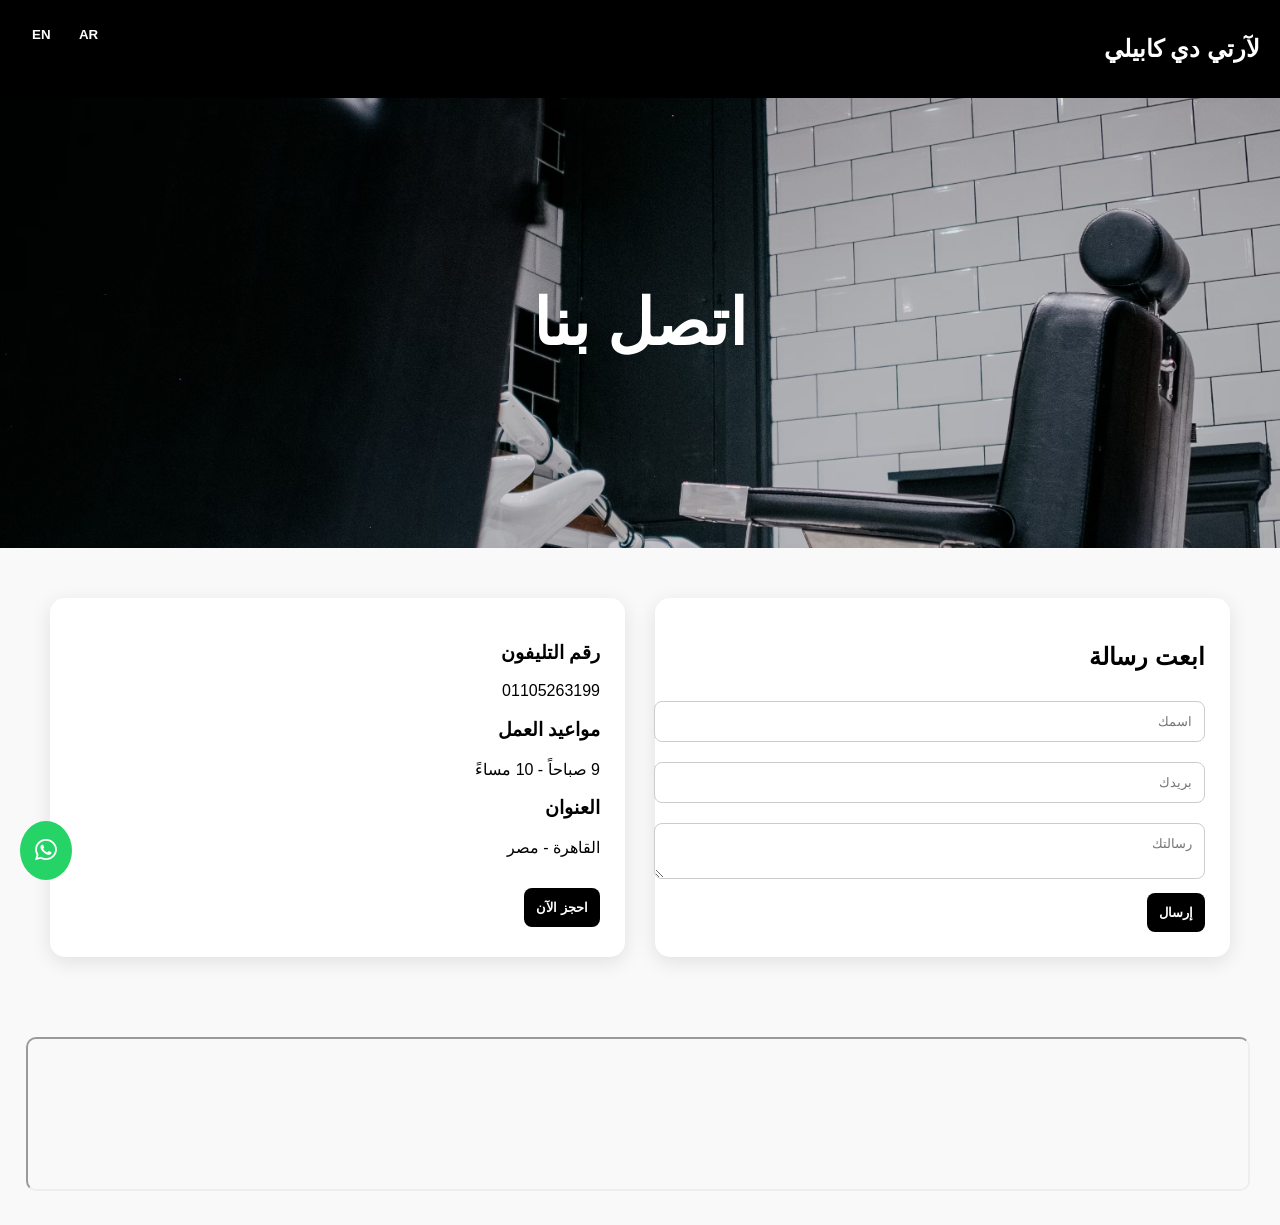
==== kontakt.html @ e8fa8184 "Add files via upload" ====
<!DOCTYPE html>
<html lang="ar" dir="rtl">
<head>
<meta charset="UTF-8">
<meta name="viewport" content="width=device-width, initial-scale=1.0">

<link rel="stylesheet" href="https://cdnjs.cloudflare.com/ajax/libs/font-awesome/6.4.0/css/all.min.css">

<title data-en="Contact Us">اتصل بنا</title>

<style>

/* ===== RESET ===== */
body{
margin:0;
font-family: 'Roboto', sans-serif;
background:#f9f9f9;
}

/* ===== HEADER ===== */
header{
display:flex;
justify-content:space-between;
padding:15px 20px;
background:black;
color:white;
}

/* ===== HERO ===== */
.hero{
height:50vh;
background:url('bilder/leistungen_bild1.avif') center/cover;
display:flex;
align-items:center;
justify-content:center;
color:white;
font-size:2rem;
}

/* ===== CONTACT ===== */
.contact-container{
display:grid;
grid-template-columns:repeat(auto-fit,minmax(300px,1fr));
gap:30px;
padding:50px;
}

/* كروت */
.card{
background:white;
padding:25px;
border-radius:15px;
box-shadow:0 5px 20px rgba(0,0,0,0.1);
}

/* الفورم */
input, textarea{
width:100%;
padding:12px;
margin:10px 0;
border:1px solid #ccc;
border-radius:8px;
}

button{
background:black;
color:rgb(253, 253, 253);
padding:12px;
border:none;
border-radius:8px;
cursor:pointer;
font-weight:bold;
}

/* معلومات */
.info-box h3{
color:black;
}

/* خريطة */
iframe{
width:100%;
border-radius:10px;
}

/* واتساب */
.whatsapp{
position:fixed;
bottom:20px;
left:20px;
background:#25D366;
color:white;
padding:15px;
border-radius:50%;
font-size:25px;
}

</style>

</head>

<body>

<header>
<h2 data-en="L’Arte dei Capelli">لآرتي دي كابيلي</h2>

<div>
<button onclick="switchLanguage('ar')">AR</button>
<button onclick="switchLanguage('en')">EN</button>
</div>
</header>

<!-- HERO -->
<div class="hero">
<h1 data-en="Contact Us">اتصل بنا</h1>
</div>

<!-- CONTACT -->
<section class="contact-container">

<!-- الفورم -->
<div class="card">
<h2 data-en="Send Message">ابعت رسالة</h2>

<input type="text" id="name" placeholder="اسمك">
<input type="email" id="email" placeholder="بريدك">
<textarea id="msg" placeholder="رسالتك"></textarea>

<button onclick="sendMessage()">إرسال</button>
</div>

<!-- معلومات -->
<div class="card info-box">

<h3 data-en="Phone">رقم التليفون</h3>
<p>01105263199</p>

<h3 data-en="Working Hours">مواعيد العمل</h3>
<p>9 صباحاً - 10 مساءً</p>

<h3 data-en="Address">العنوان</h3>
<p>القاهرة - مصر</p>

<button onclick="bookNow()" style="margin-top:15px;">
احجز الآن
</button>

</div>

</section>

<!-- MAP -->
<div style="padding:30px;">
<iframe src="https://maps.google.com/maps?q=cairo&t=&z=13&ie=UTF8&iwloc=&output=embed"></iframe>
</div>

<!-- WHATSAPP -->
<a href="https://wa.me/201105263199" class="whatsapp">
<i class="fab fa-whatsapp"></i>
</a>

<script>

/* ===== LANGUAGE ===== */
function switchLanguage(lang){
document.documentElement.lang=lang;
document.documentElement.dir=lang==='ar'?'rtl':'ltr';

document.querySelectorAll('[data-en]').forEach(el=>{
if(!el.dataset.ar) el.dataset.ar=el.innerHTML;
el.innerHTML=lang==='en'?el.dataset.en:el.dataset.ar;
});
}

/* ===== SEND MESSAGE ===== */
function sendMessage(){
let name=document.getElementById('name').value;
let msg=document.getElementById('msg').value;

let text=`الاسم: ${name} - الرسالة: ${msg}`;
window.open(`https://wa.me/201105263199?text=${encodeURIComponent(text)}`);
}

/* ===== BOOK ===== */
function bookNow(){
window.open(`https://wa.me/201105263199?text=عايز احجز موعد`);
}

</script>

</body>
</html>
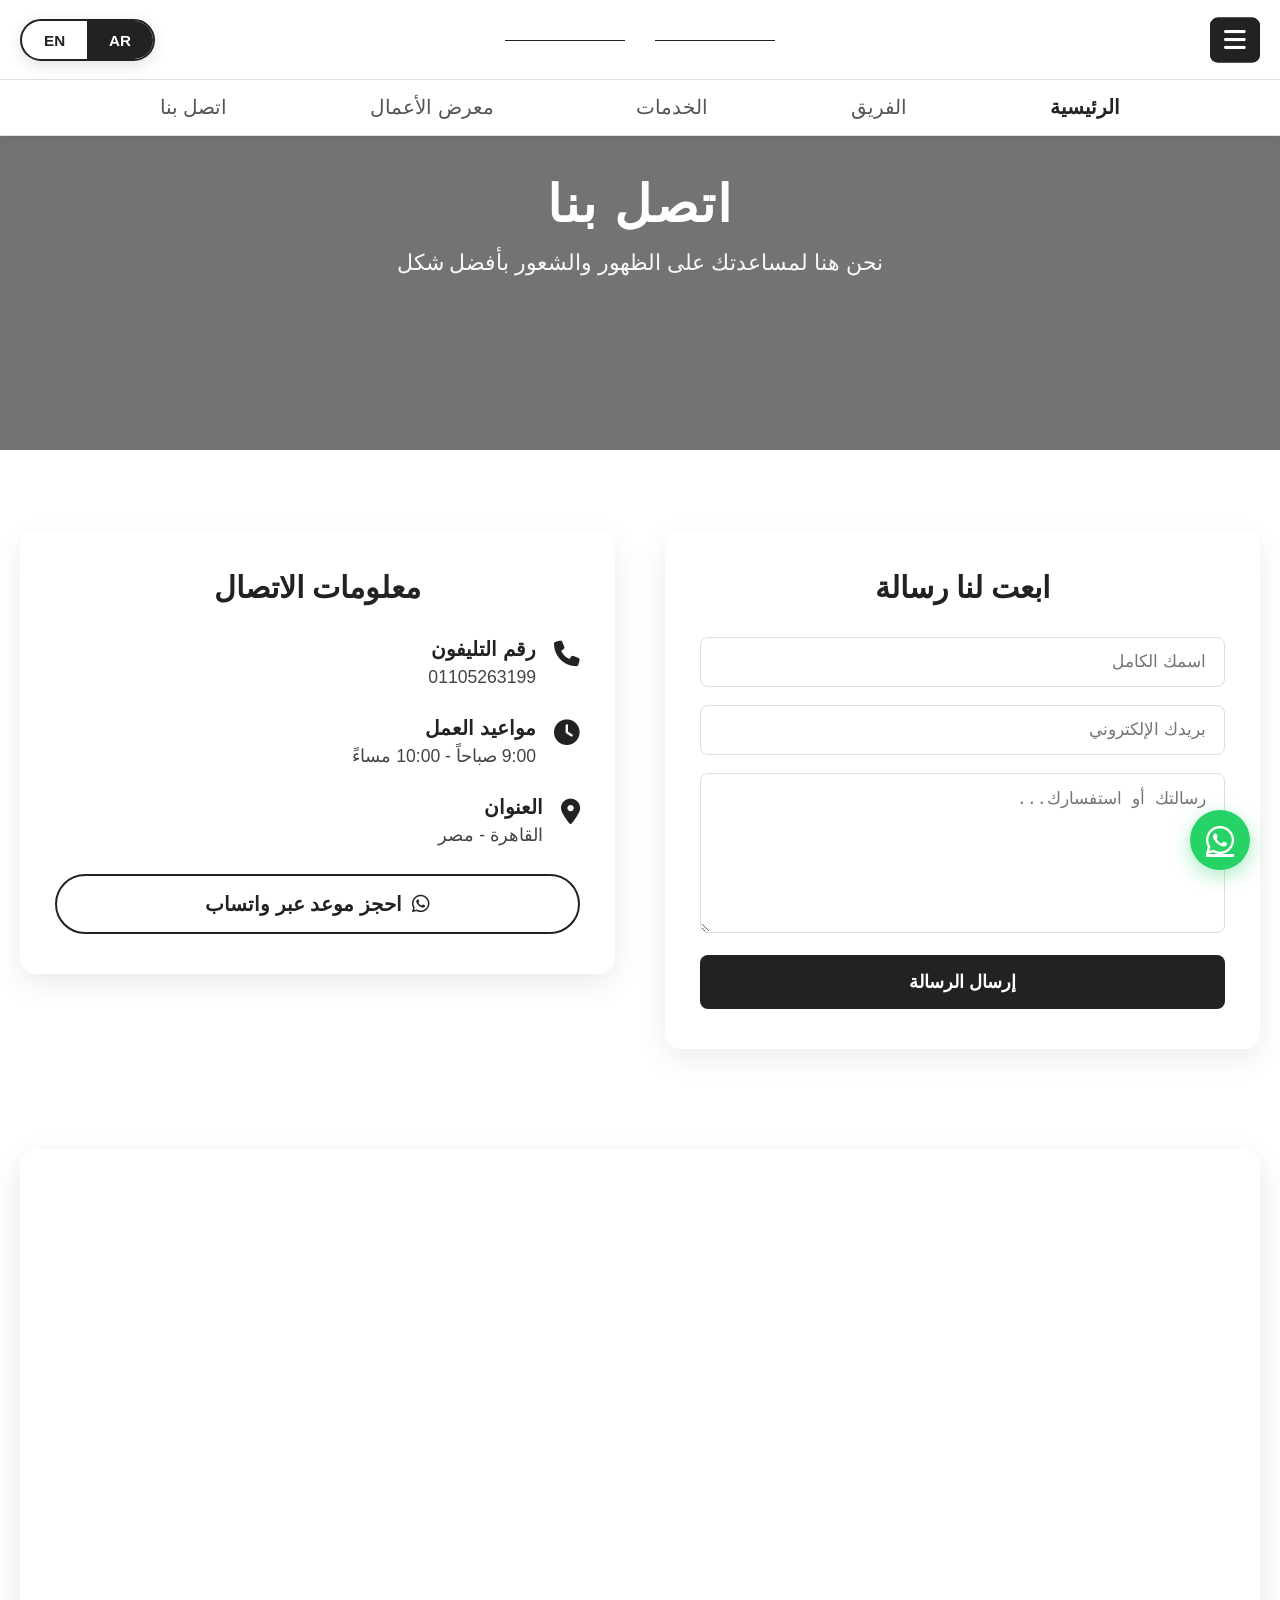
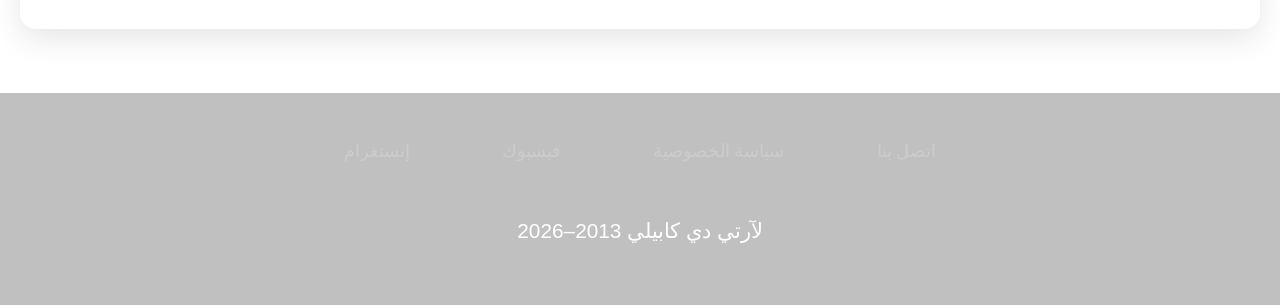
==== commit cc1cba3b: "Refactor kontakt.html for improved structure and styling" ====
--- a/kontakt.html
+++ b/kontakt.html
@@ -1,191 +1,187 @@
 <!DOCTYPE html>
 <html lang="ar" dir="rtl">
 <head>
-<meta charset="UTF-8">
-<meta name="viewport" content="width=device-width, initial-scale=1.0">
+    <meta charset="UTF-8">
+    <meta name="viewport" content="width=device-width, initial-scale=1.0">
+    
+    <link rel="stylesheet" href="https://cdnjs.cloudflare.com/ajax/libs/font-awesome/6.4.0/css/all.min.css">
+    <link rel="stylesheet" href="styles.css">
+    
+    <title>اتصل بنا | L’Arte dei Capelli</title>
+</head>
+<body>
 
-<link rel="stylesheet" href="https://cdnjs.cloudflare.com/ajax/libs/font-awesome/6.4.0/css/all.min.css">
+<header> 
+    <div class="header-container">
+        <!-- اللوجو -->
+        <div class="logo">
+            <h2><span class="brand-name"></span></h2>
+            <h3><a href="index.html" data-en="frezar" data-ar="فريزر"></a></h3>
+        </div>
 
-<title data-en="Contact Us">اتصل بنا</title>
+        <!-- الجزء اليميني: اللغة + الموبايل مينيو -->
+        <div class="header-right">
+            <div class="language-switcher">
+                <button onclick="switchLanguage('ar')" id="btn-ar" class="active">AR</button>
+                <button onclick="switchLanguage('en')" id="btn-en">EN</button>
+            </div>
 
-<style>
+            <!-- Mobile Menu Medium -->
+            <details class="mobile-menu medium"> 
+                <summary> 
+                    <i class="fa-solid fa-bars"></i> 
+                    <i class="fa-solid fa-xmark"></i> 
+                </summary> 
+                <ul> 
+                    <li><a href="index.html" data-en="Home" data-ar="الرئيسية">الرئيسية</a></li> 
+                    <li><a href="team.html" data-en="Team" data-ar="الفريق">الفريق</a></li> 
+                    <li><a href="leistungen.html" data-en="Services" data-ar="الخدمات">الخدمات</a></li> 
+                    <li><a href="portfolio.html" data-en="Portfolio" data-ar="معرض الأعمال">معرض الأعمال</a></li> 
+                    <li><a href="kontakt.html" data-en="Contact Us" data-ar="اتصل بنا">اتصل بنا</a></li> 
+                </ul> 
+            </details> 
 
-/* ===== RESET ===== */
-body{
-margin:0;
-font-family: 'Roboto', sans-serif;
-background:#f9f9f9;
+            <!-- Mobile Menu Small -->
+            <details class="mobile-menu small"> 
+                <summary class="toggle-button"> 
+                    <span class="toggle-text open"><i class="fa-solid fa-bars"></i></span>
+                    <span class="toggle-text close"><i class="fa-solid fa-xmark"></i> </span>
+                </summary> 
+                <ul> 
+                    <li><a href="index.html" data-en="Home" data-ar="الرئيسية">الرئيسية</a></li> 
+                    <li><a href="team.html" data-en="Team" data-ar="الفريق">الفريق</a></li> 
+                    <li><a href="leistungen.html" data-en="Services" data-ar="الخدمات">الخدمات</a></li> 
+                    <li><a href="portfolio.html" data-en="Portfolio" data-ar="معرض الأعمال">معرض الأعمال</a></li> 
+                    <li><a href="kontakt.html" data-en="Contact Us" data-ar="اتصل بنا">اتصل بنا</a></li> 
+                </ul> 
+            </details>
+        </div>
+    </div>
+</header>
+
+<!-- قائمة الكمبيوتر -->
+<nav class="desktop-menu">
+    <ul>
+        <li><a href="index.html" data-en="Home" data-ar="الرئيسية">الرئيسية</a></li>
+        <li><a href="team.html" data-en="Team" data-ar="الفريق">الفريق</a></li>
+        <li><a href="leistungen.html" data-en="Services" data-ar="الخدمات">الخدمات</a></li>
+        <li><a href="portfolio.html" data-en="Portfolio" data-ar="معرض الأعمال">معرض الأعمال</a></li>
+        <li><a href="kontakt.html" data-en="Contact Us" data-ar="اتصل بنا">اتصل بنا</a></li>
+    </ul>
+</nav>
+
+<main>
+    <!-- Hero -->
+    <div class="hero contact-hero">
+        <h1 data-en="Contact Us">اتصل بنا</h1>
+        <p data-en="We are here to help you look and feel your best">نحن هنا لمساعدتك على الظهور والشعور بأفضل شكل</p>
+    </div>
+
+    <section class="contact-section">
+        <div class="contact-container">
+
+            <!-- الفورم -->
+            <div class="contact-card form-card">
+                <h2 data-en="Send us a Message">ابعت لنا رسالة</h2>
+                
+                <input type="text" id="name" placeholder="اسمك الكامل" required>
+                <input type="email" id="email" placeholder="بريدك الإلكتروني" required>
+                <textarea id="msg" rows="6" placeholder="رسالتك أو استفسارك..." required></textarea>
+                
+                <button onclick="sendMessage()" class="send-btn">إرسال الرسالة</button>
+            </div>
+
+            <!-- معلومات الاتصال -->
+            <div class="contact-card info-card">
+                <h2 data-en="Contact Information">معلومات الاتصال</h2>
+                
+                <div class="info-item">
+                    <i class="fas fa-phone"></i>
+                    <div>
+                        <h3 data-en="Phone">رقم التليفون</h3>
+                        <p><a href="tel:01105263199">01105263199</a></p>
+                    </div>
+                </div>
+
+                <div class="info-item">
+                    <i class="fas fa-clock"></i>
+                    <div>
+                        <h3 data-en="Working Hours">مواعيد العمل</h3>
+                        <p>9:00 صباحاً - 10:00 مساءً</p>
+                    </div>
+                </div>
+
+                <div class="info-item">
+                    <i class="fas fa-map-marker-alt"></i>
+                    <div>
+                        <h3 data-en="Address">العنوان</h3>
+                        <p>القاهرة - مصر</p>
+                    </div>
+                </div>
+
+                <button onclick="bookNow()" class="booking-btn">
+                    <i class="fab fa-whatsapp"></i> احجز موعد عبر واتساب
+                </button>
+            </div>
+        </div>
+    </section>
+
+    <!-- خريطة -->
+    <div class="map-container">
+        <iframe src="https://maps.google.com/maps?q=cairo&t=&z=13&ie=UTF8&iwloc=&output=embed" 
+                width="100%" height="450" style="border:0;" allowfullscreen="" loading="lazy"></iframe>
+    </div>
+</main>
+
+<!-- زرار واتساب ثابت -->
+<a href="https://wa.me/201105263199" class="whatsapp-float" target="_blank">
+    <i class="fab fa-whatsapp"></i>
+</a>
+
+<footer>
+    <div class="footer-links">
+        <a href="kontakt.html" data-en="Contact Us">اتصل بنا</a>
+        <a href="#" data-en="Privacy Policy">سياسة الخصوصية</a>
+        <a href="#" data-en="Facebook">فيسبوك</a>
+        <a href="#" data-en="Instagram">إنستغرام</a>
+    </div>
+    <p data-en="L’Arte dei Capelli 2013–2026">لآرتي دي كابيلي 2013–2026</p>
+</footer>
+
+<script>
+// تبديل اللغة
+function switchLanguage(lang) {
+    document.documentElement.lang = lang;
+    document.documentElement.dir = lang === 'ar' ? 'rtl' : 'ltr';
+
+    document.querySelectorAll('[data-en]').forEach(el => {
+        if (!el.dataset.ar) el.dataset.ar = el.innerHTML.trim();
+        el.innerHTML = lang === 'ar' ? el.dataset.ar : el.dataset.en;
+    });
+
+    document.getElementById('btn-ar').classList.toggle('active', lang === 'ar');
+    document.getElementById('btn-en').classList.toggle('active', lang === 'en');
 }
 
-/* ===== HEADER ===== */
-header{
-display:flex;
-justify-content:space-between;
-padding:15px 20px;
-background:black;
-color:white;
+// إرسال الرسالة عبر واتساب
+function sendMessage() {
+    const name = document.getElementById('name').value.trim();
+    const email = document.getElementById('email').value.trim();
+    const msg = document.getElementById('msg').value.trim();
+
+    if (!name || !msg) {
+        alert("يرجى ملء الاسم والرسالة على الأقل");
+        return;
+    }
+
+    const text = `اسمي: ${name}%0Aالإيميل: ${email}%0Aالرسالة: ${msg}`;
+    window.open(`https://wa.me/201105263199?text=${text}`, '_blank');
 }
 
-/* ===== HERO ===== */
-.hero{
-height:50vh;
-background:url('bilder/leistungen_bild1.avif') center/cover;
-display:flex;
-align-items:center;
-justify-content:center;
-color:white;
-font-size:2rem;
+// حجز موعد
+function bookNow() {
+    window.open(`https://wa.me/201105263199?text=عايز%20احجز%20موعد%20في%20صالون%20L’Arte%20dei%20Capelli`, '_blank');
 }
-
-/* ===== CONTACT ===== */
-.contact-container{
-display:grid;
-grid-template-columns:repeat(auto-fit,minmax(300px,1fr));
-gap:30px;
-padding:50px;
-}
-
-/* كروت */
-.card{
-background:white;
-padding:25px;
-border-radius:15px;
-box-shadow:0 5px 20px rgba(0,0,0,0.1);
-}
-
-/* الفورم */
-input, textarea{
-width:100%;
-padding:12px;
-margin:10px 0;
-border:1px solid #ccc;
-border-radius:8px;
-}
-
-button{
-background:black;
-color:rgb(253, 253, 253);
-padding:12px;
-border:none;
-border-radius:8px;
-cursor:pointer;
-font-weight:bold;
-}
-
-/* معلومات */
-.info-box h3{
-color:black;
-}
-
-/* خريطة */
-iframe{
-width:100%;
-border-radius:10px;
-}
-
-/* واتساب */
-.whatsapp{
-position:fixed;
-bottom:20px;
-left:20px;
-background:#25D366;
-color:white;
-padding:15px;
-border-radius:50%;
-font-size:25px;
-}
-
-</style>
-
-</head>
-
-<body>
-
-<header>
-<h2 data-en="L’Arte dei Capelli">لآرتي دي كابيلي</h2>
-
-<div>
-<button onclick="switchLanguage('ar')">AR</button>
-<button onclick="switchLanguage('en')">EN</button>
-</div>
-</header>
-
-<!-- HERO -->
-<div class="hero">
-<h1 data-en="Contact Us">اتصل بنا</h1>
-</div>
-
-<!-- CONTACT -->
-<section class="contact-container">
-
-<!-- الفورم -->
-<div class="card">
-<h2 data-en="Send Message">ابعت رسالة</h2>
-
-<input type="text" id="name" placeholder="اسمك">
-<input type="email" id="email" placeholder="بريدك">
-<textarea id="msg" placeholder="رسالتك"></textarea>
-
-<button onclick="sendMessage()">إرسال</button>
-</div>
-
-<!-- معلومات -->
-<div class="card info-box">
-
-<h3 data-en="Phone">رقم التليفون</h3>
-<p>01105263199</p>
-
-<h3 data-en="Working Hours">مواعيد العمل</h3>
-<p>9 صباحاً - 10 مساءً</p>
-
-<h3 data-en="Address">العنوان</h3>
-<p>القاهرة - مصر</p>
-
-<button onclick="bookNow()" style="margin-top:15px;">
-احجز الآن
-</button>
-
-</div>
-
-</section>
-
-<!-- MAP -->
-<div style="padding:30px;">
-<iframe src="https://maps.google.com/maps?q=cairo&t=&z=13&ie=UTF8&iwloc=&output=embed"></iframe>
-</div>
-
-<!-- WHATSAPP -->
-<a href="https://wa.me/201105263199" class="whatsapp">
-<i class="fab fa-whatsapp"></i>
-</a>
-
-<script>
-
-/* ===== LANGUAGE ===== */
-function switchLanguage(lang){
-document.documentElement.lang=lang;
-document.documentElement.dir=lang==='ar'?'rtl':'ltr';
-
-document.querySelectorAll('[data-en]').forEach(el=>{
-if(!el.dataset.ar) el.dataset.ar=el.innerHTML;
-el.innerHTML=lang==='en'?el.dataset.en:el.dataset.ar;
-});
-}
-
-/* ===== SEND MESSAGE ===== */
-function sendMessage(){
-let name=document.getElementById('name').value;
-let msg=document.getElementById('msg').value;
-
-let text=`الاسم: ${name} - الرسالة: ${msg}`;
-window.open(`https://wa.me/201105263199?text=${encodeURIComponent(text)}`);
-}
-
-/* ===== BOOK ===== */
-function bookNow(){
-window.open(`https://wa.me/201105263199?text=عايز احجز موعد`);
-}
-
 </script>
 
 </body>
--- a/styles.css
+++ b/styles.css
@@ -0,0 +1,1418 @@
+/* ================================================
+   styles.css - L’Arte dei Capelli
+   ستايل أبيض وأسود فاخر + تعليقات واضحة
+   ================================================ */
+
+/* ====================== RESET & GLOBAL ====================== */
+* {
+  margin: 0;
+  padding: 0;
+  box-sizing: border-box;
+}
+
+html, body {
+  overflow-x: hidden;
+  scroll-behavior: smooth;
+  font-family: 'Roboto', sans-serif;
+}
+
+/* ====================== ROOT VARIABLES ====================== */
+:root {
+  --unter-text: "Poiret One";
+  --über-text: "Roboto";
+  --black: #222222;      /* أسود فاخر */
+  --white: #ffffff;      /* أبيض */
+  --light-gray: #f8f8f8;
+  --gray: #e0e0e0;
+  --dark-gray: #555555;
+}
+/* ====================== GLOBAL BRAND COLOR ====================== */
+/* يجعل "L’Arte dei Capelli" أسود في كل الصفحات */
+h2 .brand-name,
+header h2 a,
+.logo h2 a {
+    color: #222222 !important;
+}
+
+/* ====================== LANGUAGE SWITCHER - محسن ومصغر ====================== */
+.language-switcher {
+    position: absolute;
+    top: 50%;
+    transform: translateY(-50%);
+    right: 20px;
+    display: flex;
+    background: rgba(255, 255, 255, 0.95);
+    border: 2px solid var(--black);
+    border-radius: 50px;
+    overflow: hidden;
+    box-shadow: 0 4px 15px rgba(0, 0, 0, 0.12);
+    z-index: 30;
+    backdrop-filter: blur(8px);
+    height: 42px;           /* ارتفاع أصغر */
+    padding: 0;
+}
+
+.language-switcher button {
+    padding: 0 22px;
+    font-size: 0.95rem;     /* حجم الخط أصغر */
+    font-weight: 600;
+    border: none;
+    background: transparent;
+    cursor: pointer;
+    transition: all 0.35s ease;
+    color: var(--black);
+    height: 100%;
+    display: flex;
+    align-items: center;
+    white-space: nowrap;
+}
+
+.language-switcher button:hover {
+    background: #f5f5f5;
+}
+
+.language-switcher button.active {
+    background: var(--black);
+    color: white;
+}
+
+/* تعديل للـ RTL (العربي) */
+html[dir="rtl"] .language-switcher {
+    right: auto;
+    left: 20px;
+}
+
+/* تحسين على الموبايل */
+@media (max-width: 768px) {
+    .language-switcher {
+        height: 38px;
+        right: 15px;
+    }
+    
+    .language-switcher button {
+        padding: 0 18px;
+        font-size: 0.9rem;
+    }
+}
+
+/* ====================== HEADER ====================== */
+/* الهيدر العلوي */
+header {
+  width: 100%;
+  height: 80px;
+  background-color: var(--white);
+  position: fixed;
+  top: 0;
+  left: 0;
+  z-index: 20;
+  border-bottom: 1px solid var(--gray);
+   color: #000000;
+}
+
+header h2 {
+  color: #000000;
+  display: flex;
+  font-size: 1.5rem;
+  font-weight: 500;
+  color: var(--black);
+  justify-content: center;
+  
+}
+
+header h3 {
+  color: #0c0b0b;
+  display: flex;
+  align-items: center;
+  justify-content: center;
+  font-weight: 100;
+  font-size: 1rem;
+  max-width: 400px;
+  margin: 0 auto;
+  color: var(--black);
+}
+
+header h3::before,
+header h3::after {
+  color: #0c0b0b;
+  content: "";
+  display: block;
+  width: 120px;
+  border-bottom: 1px solid var(--black);
+  margin: 0 15px;
+}
+
+/* ====================== DESKTOP MENU ====================== */
+/* القائمة العلوية للكمبيوتر */
+.desktop-menu {
+  position: fixed;
+  z-index: 15;
+  top: 80px;
+  width: 100%;
+  background: var(--white);
+  border-bottom: 1px solid var(--gray);
+  box-shadow: 0 2px 10px rgba(0,0,0,0.05);
+}
+
+.desktop-menu ul {
+  width: 1000px;
+  margin: auto;
+  list-style: none;
+  display: flex;
+  justify-content: space-between;
+}
+
+.desktop-menu ul li a {
+  display: block;
+  padding: 16px 20px;
+  text-decoration: none;
+  color: var(--dark-gray);
+  font-size: 1.22rem;
+  font-weight: 500;
+  text-transform: uppercase;
+  transition: all 0.3s ease;
+}
+
+.desktop-menu ul li a:hover,
+.desktop-menu ul li:first-child a {
+  color: var(--black);
+  font-weight: 600;
+}
+
+/* ====================== HERO 1 ====================== */
+#hero1 {
+  position: relative;
+  height: 100vh;
+  background-image: url(bilder/hero1.avif);
+  background-size: cover;
+  background-position: center;
+  display: flex;
+  flex-direction: column;
+  justify-content: center;
+  align-items: center;
+  text-align: center;
+  color: white;
+}
+
+#hero1::before {
+  content: '';
+  position: absolute;
+  inset: 0;
+  background: rgba(0, 0, 0, 0.58);
+  z-index: 1;
+}
+
+#hero1 > * {
+  position: relative;
+  z-index: 2;
+}
+
+#hero1 h2 {
+  font-size: 3.2rem;
+  font-weight: 400;
+  letter-spacing: 3px;
+  margin-bottom: 0.8rem;
+}
+
+#hero1 p {
+  font-family: var(--unter-text);
+  font-size: 1.65rem;
+  margin-bottom: 2.5rem;
+  opacity: 0.95;
+}
+
+#hero1 button {
+  font-size: 1.25rem;
+  font-weight: bold;
+  background-color: white;
+  color: var(--black);
+  padding: 16px 42px;
+  border-radius: 50px;
+  border: 2px solid white;
+  transition: all 0.4s ease;
+}
+
+#hero1 button:hover {
+  background-color: var(--black);
+  color: white;
+  transform: scale(1.06);
+}
+
+.scroll-down {
+  font-size: 2.2rem;
+  color: rgba(255,255,255,0.8);
+  animation: bounce 2s infinite;
+  margin-top: 2rem;
+}
+
+
+/* ================================================
+   CSS خاص بصفحة الفريق (team.html)
+   ================================================ */
+
+/* ====================== ABOUT US SECTION ====================== */
+/* قسم "فريقنا" الرئيسي */
+.about-us {
+  padding: 180px 20px 100px;
+  max-width: 1500px;
+  margin: 0 auto;
+  background: linear-gradient(to right, #f8f8f8, #f0f0f0);
+}
+
+.about-us h2 {
+  font-size: 2.6rem;
+  text-align: center;
+  margin-bottom: 1.5rem;
+  color: var(--black);
+}
+
+.about-us hr {
+  width: 120px;
+  height: 3px;
+  background-color: var(--black);
+  border: none;
+  margin: 0 auto 2.5rem;
+}
+
+.about-us > p {
+  max-width: 900px;
+  margin: 0 auto 4rem;
+  text-align: center;
+  font-size: 1.25rem;
+  line-height: 1.8;
+  color: #444;
+}
+
+/* ====================== TEAM GRID ====================== */
+/* شبكة أعضاء الفريق */
+.team-grid {
+  display: grid;
+  gap: 2rem;
+  grid-template-columns: repeat(auto-fit, minmax(280px, 1fr));
+  max-width: 1400px;
+  margin: 0 auto;
+}
+
+.team-grid article {
+  background-color: white;
+  padding: 25px 20px;
+  border-radius: 12px;
+  box-shadow: 0 8px 25px rgba(0, 0, 0, 0.08);
+  text-align: center;
+  transition: all 0.4s ease;
+}
+
+.team-grid article:hover {
+  transform: translateY(-12px);
+  box-shadow: 0 15px 35px rgba(0, 0, 0, 0.12);
+}
+
+.team-grid img {
+  width: 100%;
+  height: 320px;
+  object-fit: cover;
+  border-radius: 10px;
+  margin-bottom: 1.2rem;
+  transition: transform 0.5s ease;
+}
+
+.team-grid article:hover img {
+  transform: scale(1.05);
+}
+
+.team-grid h3 {
+  font-size: 1.55rem;
+  margin: 0.8rem 0 1rem;
+  color: var(--black);
+  font-weight: 500;
+}
+
+.team-grid ul {
+  list-style: none;
+  padding: 0;
+  text-align: center;
+}
+
+.team-grid ul li {
+  padding: 8px 0;
+  font-size: 1.1rem;
+  color: #555;
+  border-top: 1px solid #eee;
+}
+
+.team-grid ul li:first-child {
+  border-top: none;
+}
+
+/* ====================== MODELS WANTED SECTION ====================== */
+.modelle {
+  max-width: 1300px;
+  margin: 5rem auto;
+  padding: 0 20px;
+  text-align: center;
+}
+
+.modelle h3 {
+  font-size: 1.8rem;
+  margin-bottom: 1.5rem;
+  color: var(--black);
+}
+
+.modelle p {
+  max-width: 850px;
+  margin: 0 auto;
+  font-size: 1.2rem;
+  line-height: 1.85;
+  color: #444;
+}
+
+/* ====================== CERTIFICATES SECTION ====================== */
+.zertifikat {
+  max-width: 1300px;
+  margin: 4rem auto;
+  padding: 0 20px;
+}
+
+.zertifikat h2 {
+  text-align: center;
+  font-size: 2.4rem;
+  margin-bottom: 3rem;
+  color: var(--black);
+}
+
+.zertifikat {
+  display: grid;
+  grid-template-columns: repeat(auto-fit, minmax(280px, 1fr));
+  gap: 20px;
+}
+
+.zertifikat img {
+  width: 100%;
+  height: auto;
+  border-radius: 10px;
+  box-shadow: 0 8px 20px rgba(0,0,0,0.1);
+  transition: transform 0.4s ease;
+}
+
+.zertifikat img:hover {
+  transform: scale(1.03);
+}
+/* ====================== MOBILE MENU - تحسين المكان والشكل ====================== */
+
+.header-container {
+    position: relative;
+    display: flex;
+    align-items: center;
+    justify-content: space-between;
+    padding: 0 20px;
+    height: 80px;
+    max-width: 1400px;
+    margin: 0 auto;
+}
+
+.logo {
+    text-align: center;
+    flex: 1;
+}
+
+/* ====================== MOBILE MENU - النسخة النهائية النظيفة ====================== */
+
+/* إخفاء الديسكتوب مينيو وإظهار الموبايل مينيو */
+@media (max-width: 1050px) {
+    .desktop-menu { 
+        display: none; 
+    }
+    
+    .mobile-menu.medium { 
+        display: block; 
+    }
+    
+    .mobile-menu.small { 
+        display: none; 
+    }
+}
+
+@media (max-width: 768px) {
+    .mobile-menu.medium { 
+        display: none; 
+    }
+    .mobile-menu.small { 
+        display: block; 
+    }
+}
+
+/* ====================== ستايل زرار الموبايل مينيو ====================== */
+.mobile-menu summary {
+    position: absolute;
+    right: 20px;
+    top: 50%;
+    transform: translateY(-50%);
+    list-style: none;
+    cursor: pointer;
+    padding: 10px 14px;
+    background: #222222;
+    color: white;
+    font-size: 1.35rem;
+    display: flex;
+    align-items: center;
+    gap: 8px;
+    border-radius: 8px;
+    z-index: 30;
+    transition: all 0.3s ease;
+}
+
+.mobile-menu summary:hover {
+    background: #111111;
+}
+
+.mobile-menu summary::-webkit-details-marker {
+    display: none;
+}
+
+/* الأيقونات */
+.mobile-menu .fa-bars,
+.mobile-menu .fa-xmark {
+    font-size: 1.55rem;
+}
+
+/* إخفاء X في البداية */
+.mobile-menu .fa-xmark {
+    display: none;
+}
+
+/* عند فتح القائمة */
+.mobile-menu[open] .fa-bars {
+    display: none;
+}
+.mobile-menu[open] .fa-xmark {
+    display: inline-block;
+}
+
+/* ====================== محتوى القائمة المنسدلة ====================== */
+.mobile-menu ul {
+    position: absolute;
+    top: 80px;
+    left: 0;
+    width: 100%;
+    background: white;
+    box-shadow: 0 10px 30px rgba(0, 0, 0, 0.25);
+    list-style: none;
+    padding: 8px 0;
+    margin: 0;
+    z-index: 999;
+    border-top: 1px solid #ddd;
+}
+
+.mobile-menu li {
+    border-bottom: 1px solid #f0f0f0;
+}
+
+.mobile-menu li:last-child {
+    border-bottom: none;
+}
+
+.mobile-menu a {
+    display: block;
+    padding: 16px 25px;
+    color: #222;
+    text-decoration: none;
+    font-size: 1.12rem;
+    font-weight: 500;
+}
+
+.mobile-menu a:hover,
+.mobile-menu a:active {
+    background: #f9f9f9;
+    color: #000;
+}
+
+/* ====================== تحسين النسخة Small ====================== */
+.mobile-menu.small .toggle-text {
+    display: flex;
+    align-items: center;
+    gap: 10px;
+}
+
+.mobile-menu.small .toggle-text.close {
+    display: none;
+}
+
+.mobile-menu.small[open] .toggle-text.open {
+    display: none;
+}
+
+.mobile-menu.small[open] .toggle-text.close {
+    display: flex;
+}
+
+@keyframes bounce {
+  0%, 100% { transform: translateY(0); }
+  50% { transform: translateY(15px); }
+}
+
+/* ====================== HERO 2 & BOXES ====================== */
+#hero2 {
+  max-width: 1500px;
+  margin: auto;
+  padding-top: 130px;
+}
+
+#hero2 h1 {
+  font-size: 2.4rem;
+  font-weight: 400;
+  text-align: center;
+  margin: 2.5rem auto 2rem;
+  color: var(--black);
+}
+
+#hero2 > hr {
+  width: 90px;
+  height: 3px;
+  margin: auto;
+  background-color: var(--black);
+  border: none;
+}
+
+#hero2 > p {
+  max-width: 900px;
+  margin: 3rem auto;
+  text-align: center;
+  font-size: 1.22rem;
+  line-height: 1.7;
+  color: #444;
+}
+
+#hero2 > p:last-child {
+  font-family: var(--unter-text);
+  font-size: 1.45rem;
+  font-weight: bold;
+  color: var(--black);
+}
+
+/* الصناديق - أبيض وأسود فاخر */
+.box {
+  display: flex;
+  background: var(--white);
+  border: 1px solid var(--gray);
+  box-shadow: 0 10px 30px rgba(0,0,0,0.08);
+  margin: 3rem 0;
+  overflow: hidden;
+  transition: transform 0.3s ease;
+}
+
+.box:hover {
+  transform: translateY(-8px);
+}
+
+.box img {
+  width: 50%;
+  object-fit: cover;
+}
+
+.box div {
+  padding: 35px 30px;
+  display: flex;
+  flex-direction: column;
+}
+
+.box h2 {
+  font-size: 1.85rem;
+  margin-bottom: 1rem;
+  color: var(--black);
+}
+
+.box hr {
+  width: 70px;
+  height: 2px;
+  background-color: #999;
+  border: none;
+  margin-bottom: 1.5rem;
+}
+
+.box p {
+  font-size: 1.22rem;
+  line-height: 1.75;
+  flex: 1;
+  color: #444;
+}
+
+.box a {
+  align-self: flex-start;
+  padding: 12px 28px;
+  background: var(--black);
+  color: white;
+  text-decoration: none;
+  font-size: 1.1rem;
+  border-radius: 4px;
+  margin-top: auto;
+  transition: 0.3s;
+}
+
+.box a:hover {
+  background: #000;
+}
+
+.boxLeft {
+  flex-direction: row-reverse;
+}
+
+/* ====================== REVIEWS SECTION ====================== */
+.bewertungen-section {
+  padding: 5rem 2rem;
+  background: linear-gradient(to left, #fceabb, #f5d274);
+}
+
+.bewertungen-section h2 {
+  text-align: center;
+  font-size: 2.2rem;
+  margin-bottom: 2.5rem;
+  color: var(--black);
+}
+
+/* ====================== FOOTER ====================== */
+/* الفوتر */
+footer {
+  background: var(--black);
+  color: white;
+  padding: 50px 20px 30px;
+  text-align: center;
+}
+
+.footer-links {
+  display: flex;
+  justify-content: center;
+  flex-wrap: wrap;
+  gap: 28px;
+  margin-bottom: 25px;
+}
+
+.footer-links a {
+  color: #ccc;
+  text-decoration: none;
+  font-size: 1.1rem;
+  transition: color 0.3s;
+}
+
+.footer-links a:hover {
+  color: white;
+}
+
+footer p {
+  color: #888;
+  font-size: 1.05rem;
+}
+
+
+.services {
+  max-width: 1300px;
+  margin: auto;
+  padding: 100px 20px;
+  text-align: center;
+}
+
+.services h2 {
+  font-size: 3rem;
+  margin-bottom: 40px;
+  color: #000;
+}
+
+.services-container {
+  display: grid;
+  grid-template-columns: repeat(auto-fit, minmax(280px, 1fr));
+  gap: 25px;
+}
+
+/* الكروت */
+.card {
+  background: #fff;
+  border-radius: 15px;
+  overflow: hidden;
+  box-shadow: 0 5px 20px rgba(0,0,0,0.1);
+  transition: 0.3s;
+  position: relative;
+}
+
+.card:hover {
+  transform: translateY(-10px);
+  box-shadow: 0 15px 30px rgba(0,0,0,0.2);
+}
+
+/* الصور */
+.card img {
+  width: 100%;
+  height: 220px;
+  object-fit: cover;
+}
+
+/* العناوين */
+.card h3 {
+  font-size: 1.5rem;
+  margin: 15px;
+  color: #111;
+}
+
+/* النص */
+.card p {
+  font-size: 1rem;
+  padding: 0 15px;
+  color: #555;
+}
+
+/* زرار */
+.card a {
+  display: block;
+  margin: 15px;
+  padding: 10px;
+  text-decoration: none;
+  background: linear-gradient(45deg, #000, #333);
+  color: rgb(248, 247, 243);
+  border-radius: 8px;
+  font-weight: bold;
+  transition: 0.3s;
+}
+
+.card a:hover {
+  background: gold;
+  color: #000;
+}
+
+
+/* -----Abschnitt Portfolio------ */
+
+.portfolio-div-fixed {
+  position: fixed;
+  max-width: 1500px;
+  width: 100%;
+  height: 100vh;
+  top: 0;
+  left: 50%;
+  transform: translateX(-50%);
+  z-index: 0;
+  overflow: hidden;
+}
+.portfolio-div-fixed img {
+  position: absolute;
+  top: 0;
+  left: 0;
+  width: 100%;
+  height: 100vh;
+  object-fit: cover;
+  opacity: 0;
+  animation: Cycle 15s infinite;
+}
+.portfolio-div-fixed img:nth-child(1) {
+  animation-delay: 0s;
+}
+.portfolio-div-fixed img:nth-child(2) {
+  animation-delay: 5s;
+}
+.portfolio-div-fixed img:nth-child(3) {
+  animation-delay: 10s;
+}
+@keyframes Cycle {
+  0% { opacity: 0; }
+  5% { opacity: 1; }
+  30% { opacity: 1; }
+  35% { opacity: 0; }
+  100% { opacity: 0; }
+}
+.portfolio-div-fixed p{
+  position: absolute;
+  width: auto;
+  height:auto;
+  padding:2px 10px 2px;
+  left: 50%;
+  transform: translateX(-50%);
+  bottom: 1rem;
+  z-index: 10;
+  font-size: 1.5rem;
+  text-decoration: none;
+  color: black;
+  border-radius: 20%;
+  animation: Pfeilzyklus 10s infinite;
+}
+@keyframes Pfeilzyklus {
+  0% { 
+    color: black;
+   }
+   50%{
+    color: white;
+   }
+  100% { color: black; }
+}
+
+#portfolio {
+  max-width: 1500px;
+  height: auto;
+  padding-top: 100vh;
+  position: relative;
+  margin: auto;
+}
+#portfolio  article{
+  width: 100%;
+  height: auto;
+  background-color: white;
+}
+#portfolio article h1{
+  width: auto;
+  font-size: 2.5rem;
+  text-align: center;
+  padding: 4rem 0 1rem;
+  font-family: var(--unter-text);
+}
+#portfolio article hr{
+  width: 100px;
+  height: 2px;
+  margin: auto;
+  background-color: silver;
+  border: none;
+}
+#portfolio article p{
+  width: 80%;
+  height: auto;
+  font-size: 1.2rem;
+  text-align: center;
+  margin: auto;
+  padding: 2rem 0 5rem;
+  font-family: var(--über-text);
+}
+#portfolio article h2{
+  font-size: 3rem;
+  font-family: var(--unter-text);
+  margin-left: 3rem;
+}
+#portfolio article div{
+  display: grid;
+  grid-template-columns: repeat(6, 1fr);
+  gap: 5px;
+  padding: 1rem;
+}
+#portfolio img {
+  width: 100%;
+  height: auto;
+  transition: all 0.3s;
+}
+#portfolio img:hover{
+  transition: all 0.5s;
+  transform:scale(1.1);
+}
+#portfolio img:nth-child(1) {
+ grid-column: 1 / 4;
+  grid-row: 1;
+}
+#portfolio img:nth-child(2) {
+  grid-column: 4 / 7; 
+  grid-row: 1;
+}
+#portfolio img:nth-child(3) {
+  grid-column: 4 / 7;
+  grid-row: 2;
+}
+#portfolio img:nth-child(4) {
+  grid-column: 1 / 4;
+  grid-row: 2;
+}
+#portfolio img:nth-child(5) {
+  grid-column: 4 / 7;
+  grid-row: 3;
+}
+#portfolio img:nth-child(6) {
+  grid-column: 1 / 4; 
+  grid-row: 3;
+}
+#portfolio img:nth-child(7) {
+  grid-column: 4 / 7;
+  grid-row: 4;
+}
+#portfolio img:nth-child(8) {
+  grid-column: 1 / 4;
+  grid-row: 4;
+}
+#portfolio  article:last-of-type p:first-of-type{
+  font-size: 2rem;
+  font-weight: 700;
+  font-family: var(--unter-text);
+  text-align: center;
+}
+
+/* -----Abschnitt Kontakt------ */
+
+/* ====================== CONTACT PAGE (kontakt.html) ====================== */
+
+.contact-hero {
+    height: 50vh;
+    min-height: 400px;
+    background-image: url('bilder/hero-contact.avif'); /* غير الصورة لو عندك صورة مناسبة */
+    background-size: cover;
+    background-position: center;
+    display: flex;
+    flex-direction: column;
+    justify-content: center;
+    align-items: center;
+    text-align: center;
+    color: white;
+    position: relative;
+}
+
+.contact-hero::before {
+    content: '';
+    position: absolute;
+    inset: 0;
+    background: rgba(0, 0, 0, 0.55);
+    z-index: 1;
+}
+
+.contact-hero h1,
+.contact-hero p {
+    position: relative;
+    z-index: 2;
+}
+
+.contact-hero h1 {
+    font-size: 3.2rem;
+    margin-bottom: 1rem;
+    letter-spacing: 2px;
+}
+
+.contact-hero p {
+    font-size: 1.35rem;
+    max-width: 700px;
+    opacity: 0.95;
+}
+
+/* ====================== CONTACT SECTION ====================== */
+.contact-section {
+    padding: 80px 20px 100px;
+    max-width: 1400px;
+    margin: 0 auto;
+}
+
+.contact-container {
+    display: grid;
+    grid-template-columns: 1fr 1fr;
+    gap: 50px;
+    align-items: start;
+}
+
+/* الكروت */
+.contact-card {
+    background: white;
+    border-radius: 16px;
+    padding: 40px 35px;
+    box-shadow: 0 10px 30px rgba(0, 0, 0, 0.08);
+}
+
+.form-card h2,
+.info-card h2 {
+    font-size: 1.9rem;
+    margin-bottom: 2rem;
+    color: var(--black);
+    text-align: center;
+}
+
+/* الفورم */
+.form-card input,
+.form-card textarea {
+    width: 100%;
+    padding: 14px 18px;
+    margin-bottom: 18px;
+    border: 1px solid #ddd;
+    border-radius: 8px;
+    font-size: 1.05rem;
+    transition: border 0.3s;
+}
+
+.form-card input:focus,
+.form-card textarea:focus {
+    outline: none;
+    border-color: #222;
+    box-shadow: 0 0 0 3px rgba(34, 34, 34, 0.1);
+}
+
+.form-card textarea {
+    resize: vertical;
+    min-height: 160px;
+}
+
+.send-btn {
+    width: 100%;
+    padding: 16px;
+    background: var(--black);
+    color: white;
+    border: none;
+    border-radius: 8px;
+    font-size: 1.15rem;
+    font-weight: 600;
+    cursor: pointer;
+    transition: all 0.3s ease;
+}
+
+.send-btn:hover {
+    background: #000;
+    transform: translateY(-2px);
+}
+
+/* معلومات الاتصال */
+.info-card .info-item {
+    display: flex;
+    gap: 18px;
+    margin-bottom: 28px;
+    align-items: flex-start;
+}
+
+.info-card .info-item i {
+    font-size: 1.6rem;
+    color: var(--black);
+    margin-top: 4px;
+}
+
+.info-card h3 {
+    font-size: 1.25rem;
+    margin-bottom: 6px;
+    color: var(--black);
+}
+
+.info-card p {
+    font-size: 1.1rem;
+    color: #444;
+}
+
+.info-card a {
+    color: inherit;
+    text-decoration: none;
+}
+
+.info-card a:hover {
+    text-decoration: underline;
+}
+
+.booking-btn {
+    width: 100%;
+    margin-top: 20px;
+    padding: 16px;
+    background: #25D366;
+    color: white;
+    border: none;
+    border-radius: 8px;
+    font-size: 1.1rem;
+    font-weight: 600;
+    cursor: pointer;
+    display: flex;
+    align-items: center;
+    justify-content: center;
+    gap: 10px;
+    transition: all 0.3s;
+}
+
+.booking-btn:hover {
+    background: #20ba5a;
+    transform: translateY(-2px);
+}
+
+/* الخريطة */
+.map-container {
+    padding: 0 20px 60px;
+    max-width: 1400px;
+    margin: 0 auto;
+}
+
+.map-container iframe {
+    width: 100%;
+    height: 480px;
+    border: none;
+    border-radius: 16px;
+    box-shadow: 0 10px 30px rgba(0, 0, 0, 0.1);
+}
+
+/* زرار واتساب العائم */
+.whatsapp-float {
+    position: fixed;
+    bottom: 30px;
+    right: 30px;
+    width: 60px;
+    height: 60px;
+    background: #25D366;
+    color: white;
+    border-radius: 50%;
+    display: flex;
+    align-items: center;
+    justify-content: center;
+    font-size: 2rem;
+    box-shadow: 0 6px 20px rgba(37, 211, 102, 0.4);
+    z-index: 999;
+    transition: all 0.3s;
+}
+
+.whatsapp-float:hover {
+    transform: scale(1.1);
+    box-shadow: 0 8px 25px rgba(37, 211, 102, 0.5);
+}
+
+/* ====================== RESPONSIVE ====================== */
+@media (max-width: 992px) {
+    .contact-container {
+        grid-template-columns: 1fr;
+        gap: 40px;
+    }
+    
+    .contact-hero h1 {
+        font-size: 2.6rem;
+    }
+}
+
+@media (max-width: 768px) {
+    .contact-section {
+        padding: 60px 15px 80px;
+    }
+    
+    .map-container iframe {
+        height: 380px;
+    }
+    
+    .contact-hero {
+        height: 40vh;
+        min-height: 320px;
+    }
+}
+
+/* ----footer element ------- */
+footer{
+  display: flex;
+  flex-direction: column;
+  background-color: silver;
+  width:100%;
+  height: auto;
+  height: auto;
+  padding-top: 1rem;
+  z-index: 8;
+  position: relative;
+}
+footer div{
+  display: flex;
+  justify-content: space-around;
+  flex-wrap: wrap;
+  gap: 1rem;
+}
+footer a{
+  font-size: 1.4rem;
+  text-transform: uppercase;
+  text-decoration: none;
+  color: #494848;
+  margin:2rem;
+}
+footer>p{
+  color: white;
+  margin: auto;
+  font-size: 1.3rem;
+  margin-bottom: 2rem;
+}
+/* -----Anpassungen für ganze Site------ */
+@media (max-width: 1050px) {
+.desktop-menu {
+  display: none;
+}
+.mobile-menu.medium {
+  display: block;
+  z-index: 888;
+}
+.mobile-menu.medium ul{
+  position: absolute;
+  top: 80px;
+  width: 100%;
+  background: linear-gradient(to bottom, rgb(103, 103, 103), rgb(39, 39, 39));
+}
+.mobile-menu.small {
+  display: none;
+}
+
+.bewertungen-grid {
+  grid-template-columns: repeat(4, 1fr);
+}
+.zertifikat {
+  grid-template-columns: repeat(4, 1fr);
+}
+.gutschein {
+  grid-template-columns: repeat(4, 1fr);
+}
+#portfolio article div{
+  grid-template-columns: repeat(4, 1fr);
+}
+ .kontakt-link {
+    grid-template-columns: repeat(4, 1fr);
+  }
+  .kontakt-link span:nth-of-type(1) { grid-column: 1 / 2; grid-row: 1; }
+  .kontakt-link span:nth-of-type(2) { grid-column: 2 / 3; grid-row: 1; }
+  .kontakt-link span:nth-of-type(3) { grid-column: 3 / 4; grid-row: 1; }
+  .kontakt-link span:nth-of-type(4) { grid-column: 4 / 5; grid-row: 1; }
+#portfolio img {
+    grid-column: auto !important;
+    grid-row: auto !important;
+    width: 100%;
+    height: auto;
+  }
+.leistungen>article{
+  display: block;
+}
+.leistungen>article p{
+  width: 100%;
+}
+.leistungen>article>div{
+  width: 100%;
+}
+.leistungen>article>img{
+  width: 50%;
+  height: auto;
+  margin:0 1rem auto 0;
+  float: right;
+}
+.gut-form form span{
+  display: block;
+}
+
+.kontakt form>span{
+  display: block;
+}
+/* #portfolio img:hover{
+  position: fixed;
+  top: 50%;
+  left: 50%;
+  max-width: 60vw;
+  transform: translate(-50%, -50%) scale(1.3);
+  z-index: 9999;
+  transition: all 0.5s ease;
+  cursor: zoom-out;
+} */
+}
+
+@media (max-width: 768px) {
+.mobile-menu.medium {
+display: none;
+}
+.mobile-menu.small {
+display: block;
+}
+#hero2 article{
+  padding: 5px;
+}
+.box{
+  display: flex;
+  flex-direction: column;
+}
+.box img{
+  width: 80%;
+  margin: auto;
+}
+.box a {
+  width: 100%;
+  position: static;
+  display: block;
+  margin: 2rem auto 0;
+  text-align: center;
+}
+.team-grid {
+  grid-template-columns: repeat(2, 1fr);
+}
+.bewertungen-grid {
+  grid-template-columns: repeat(2, 1fr);
+}
+.zertifikat {
+  grid-template-columns: repeat(2, 1fr);
+}
+#portfolio article div{
+  grid-template-columns: repeat(1, 1fr);
+}
+  .kontakt-link {
+    grid-template-columns: repeat(2, 1fr);
+  }
+  .kontakt-link span:nth-of-type(1) { grid-column: 1 / 2; grid-row: 1; }
+  .kontakt-link span:nth-of-type(2) { grid-column: 2 / 3; grid-row: 1; }
+  .kontakt-link span:nth-of-type(3) { grid-column: 1 / 2; grid-row: 2; }
+  .kontakt-link span:nth-of-type(4) { grid-column: 2 / 3; grid-row: 2; }
+.zertifikat img:first-of-type {
+  grid-column-start: 1;
+}
+.gutschein{
+  grid-template-columns: repeat(2, 1fr);
+}
+.leistungen article:first-of-type > img:first-of-type {
+  display: none;
+}
+.gut-form form{
+  width: 100%;
+}
+.kontakt form{
+  width: 95%;
+  height: auto;
+}
+iframe{
+  margin-top: 2rem;
+}
+footer div {
+  justify-content: center;
+  gap: 1.5rem;
+}
+footer a {
+  font-size: 1.2rem;
+  margin: 0.5rem 1rem;
+}
+footer > p {
+  font-size: 1.1rem;
+}
+footer div {
+  flex-direction: column;
+  align-items: center;
+}
+footer a {
+  font-size: 1.1rem;
+  margin: 0.3rem 0;
+}
+footer > p {
+  font-size: 1rem;
+  margin-top: 1rem;
+}
+}
+/* ====================== BOOKING BUTTON ====================== */
+/* زرار الحجز - أبيض مع نص أسود فاخر */
+.booking-btn {
+    font-size: 1.25rem;
+    font-weight: bold;
+    background-color: #ffffff;     /* أبيض */
+    color: #222222;                /* نص أسود */
+    padding: 16px 42px;
+    border-radius: 50px;
+    border: 2px solid #222222;     /* border أسود */
+    transition: all 0.4s ease;
+    cursor: pointer;
+}
+
+.booking-btn a {
+    color: inherit;
+    text-decoration: none;
+}
+
+.booking-btn:hover {
+    background-color: #222222;     /* يتحول لأسود عند الـ hover */
+    color: #ffffff;
+    transform: scale(1.05);
+    border-color: #222222;
+}
+
+/* ====================== MEDIA QUERIES ====================== */
+@media (max-width: 768px) {
+  .box, .boxLeft {
+    flex-direction: column;
+  }
+  
+  .box img {
+    width: 100%;
+    height: 280px;
+  }
+  
+  #hero1 h2 {
+    font-size: 2.4rem;
+  }
+  
+  .desktop-menu {
+    display: none;
+  }
+  
+}
